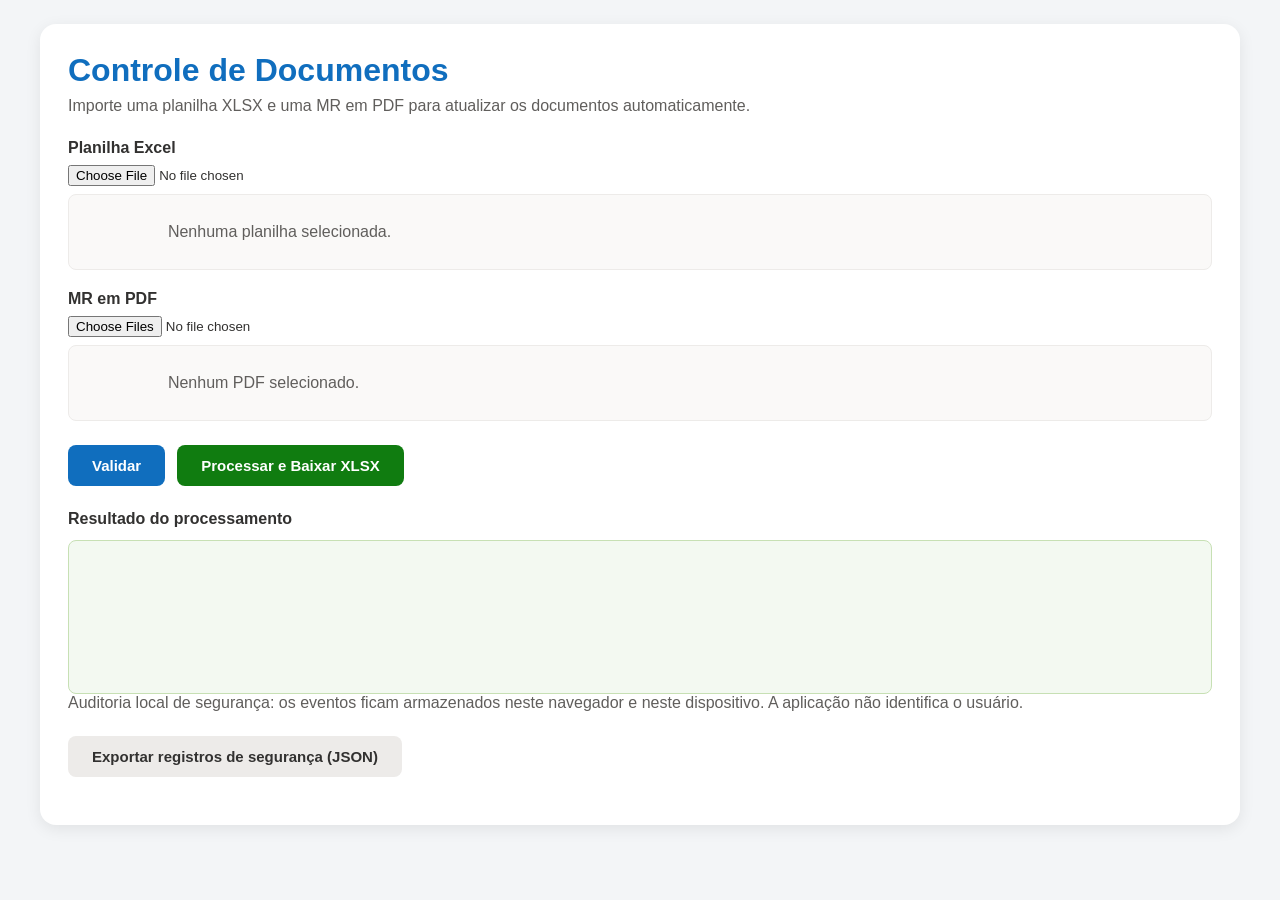
==== index.html @ 74c42d73 "Publicação inicial da aplicação web" ====
<!doctype html><html lang=pt-BR><head><meta charset=UTF-8><title>Controle de Documentos</title><link rel=stylesheet href=web.css></head><body>
    <div class=container>

        <div class=card>

            <h1>Controle de Documentos</h1>

            <div class=subtitle>
                Importe uma planilha XLSX e uma MR em PDF para atualizar os documentos automaticamente.
            </div>

            <div class=section>
                <label for=xlsxFile>
                    Planilha Excel
                </label>

                <input type=file id=xlsxFile accept=.xlsx>

                <div id=xlsxInfo class=file-card>
                    Nenhuma planilha selecionada.
                </div>
            </div>

            <div class=section>
                <label for=pdfFile>
                    MR em PDF
                </label>

                <input type=file id=pdfFile accept=.pdf multiple>

                <div id=pdfInfo class=file-card>
                    Nenhum PDF selecionado.
                </div>
            </div>

            <div class=actions>
                <button id=validateBtn>
                    Validar
                </button>

                <button id=exportBtn>
                    Processar e Baixar XLSX
                </button>
            </div>

            <div class=result-card>
                <div class=result-title>
                    Resultado do processamento
                </div>

                <pre id=output></pre>
            </div>

            <div class=section>
                <div class=subtitle>
                    Auditoria local de segurança: os eventos ficam armazenados neste navegador e neste dispositivo.
                    A aplicação não identifica o usuário.
                </div>
                <button id=auditExportBtn type=button>
                    Exportar registros de segurança (JSON)
                </button>
            </div>

        </div>

    </div>

    <script src=web.js></script>


</body></html>
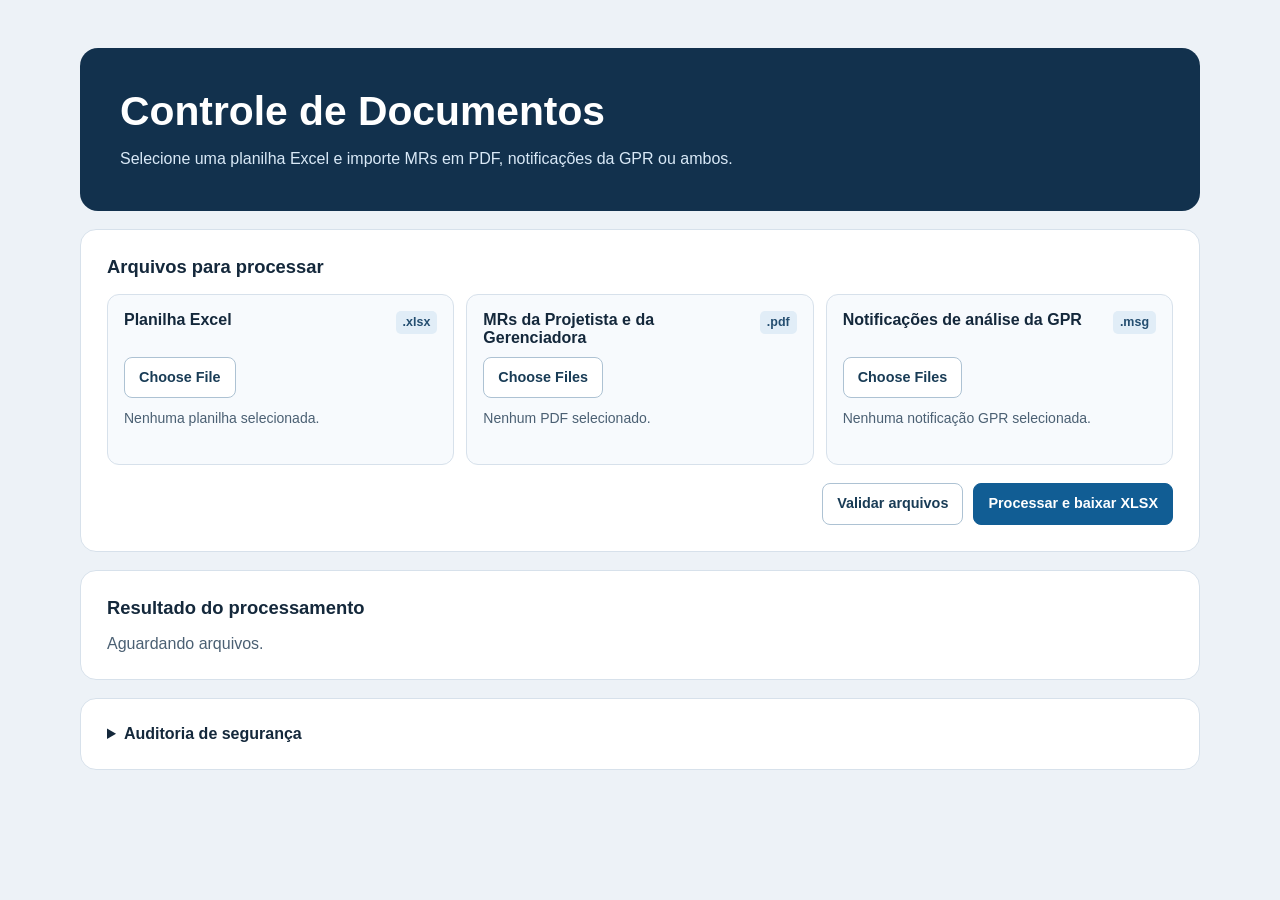
==== commit ba1d10b0: "Publica análise da GPR e nova tela de processamento" ====
--- a/index.html
+++ b/index.html
@@ -1,70 +1,58 @@
-<!doctype html><html lang=pt-BR><head><meta charset=UTF-8><title>Controle de Documentos</title><link rel=stylesheet href=web.css></head><body>
-    <div class=container>
+<!doctype html><html lang=pt-BR><head><meta charset=UTF-8><meta name=viewport content="width=device-width,initial-scale=1"><title>Controle de Documentos</title><link rel=stylesheet href=web.css></head><body>
+    <main class=container>
+        <header class=page-header>
+            <h1>Controle de Documentos</h1>
+            <p>Selecione uma planilha Excel e importe MRs em PDF, notificações da GPR ou ambos.</p>
+        </header>
 
-        <div class=card>
-
-            <h1>Controle de Documentos</h1>
-
-            <div class=subtitle>
-                Importe uma planilha XLSX e uma MR em PDF para atualizar os documentos automaticamente.
-            </div>
-
-            <div class=section>
-                <label for=xlsxFile>
-                    Planilha Excel
-                </label>
-
-                <input type=file id=xlsxFile accept=.xlsx>
-
-                <div id=xlsxInfo class=file-card>
-                    Nenhuma planilha selecionada.
+        <section class=panel aria-labelledby=filesHeading>
+            <h2 id=filesHeading>Arquivos para processar</h2>
+            <div class=file-grid>
+                <div class=file-section>
+                    <label for=xlsxFile>Planilha Excel <span>.xlsx</span></label>
+                    <input type=file id=xlsxFile accept=.xlsx aria-describedby=xlsxInfo>
+                    <div id=xlsxInfo class=file-card role=status>Nenhuma planilha selecionada.</div>
                 </div>
-            </div>
-
-            <div class=section>
-                <label for=pdfFile>
-                    MR em PDF
-                </label>
-
-                <input type=file id=pdfFile accept=.pdf multiple>
-
-                <div id=pdfInfo class=file-card>
-                    Nenhum PDF selecionado.
+                <div class=file-section>
+                    <label for=pdfFile>MRs da Projetista e da Gerenciadora <span>.pdf</span></label>
+                    <input type=file id=pdfFile accept=.pdf multiple aria-describedby=pdfInfo>
+                    <div id=pdfInfo class=file-card role=status>Nenhum PDF selecionado.</div>
+                </div>
+                <div class=file-section>
+                    <label for=gprFile>Notificações de análise da GPR <span>.msg</span></label>
+                    <input type=file id=gprFile accept=.msg multiple aria-describedby=gprInfo>
+                    <div id=gprInfo class=file-card role=status>Nenhuma notificação GPR selecionada.</div>
                 </div>
             </div>
 
             <div class=actions>
-                <button id=validateBtn>
-                    Validar
-                </button>
+                <button id=validateBtn type=button>Validar arquivos</button>
+                <button id=exportBtn type=button>Processar e baixar XLSX</button>
+            </div>
+        </section>
 
-                <button id=exportBtn>
-                    Processar e Baixar XLSX
-                </button>
+        <section class="panel result-card" aria-labelledby=resultHeading>
+            <h2 id=resultHeading>Resultado do processamento</h2>
+            <p id=processStatus role=status>Aguardando arquivos.</p>
+            <progress id=processProgress aria-label="Progresso da operação" hidden></progress>
+            <dl id=processSummary class=process-summary hidden></dl>
+            <div id=pendingReport class=pending-report hidden>
+                <table>
+                    <caption>Pendências</caption>
+                    <thead><tr><th scope=col>Arquivo<th scope=col>Código<th scope=col>Revisão<th scope=col>Motivo</thead>
+                    <tbody id=pendingRows></tbody>
+                </table>
             </div>
+            <pre id=output role=status></pre>
+        </section>
 
-            <div class=result-card>
-                <div class=result-title>
-                    Resultado do processamento
-                </div>
-
-                <pre id=output></pre>
-            </div>
-
-            <div class=section>
-                <div class=subtitle>
-                    Auditoria local de segurança: os eventos ficam armazenados neste navegador e neste dispositivo.
-                    A aplicação não identifica o usuário.
-                </div>
-                <button id=auditExportBtn type=button>
-                    Exportar registros de segurança (JSON)
-                </button>
-            </div>
-
-        </div>
-
-    </div>
-
+        <details class=audit>
+            <summary>Auditoria de segurança</summary>
+            <p>Os eventos ficam armazenados neste navegador e neste dispositivo. A aplicação não identifica o usuário.</p>
+            <button id=auditExportBtn type=button>Exportar registros de segurança (JSON)</button>
+        </details>
+    </main>
+    <script src=runtime.js></script>
     <script src=web.js></script>
 
 
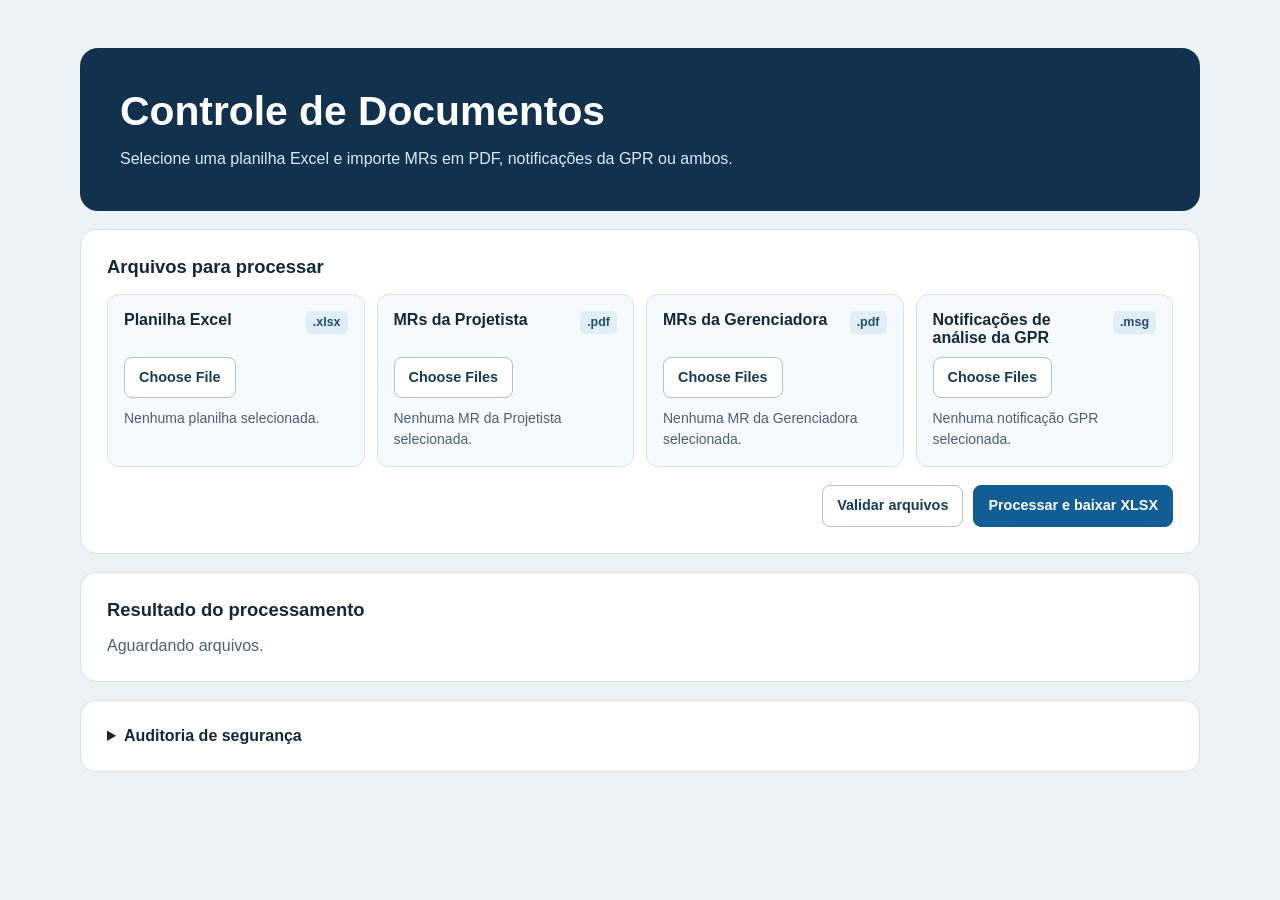
==== commit d8104b04: "Publica seletores separados para MRs" ====
--- a/index.html
+++ b/index.html
@@ -14,9 +14,14 @@
                     <div id=xlsxInfo class=file-card role=status>Nenhuma planilha selecionada.</div>
                 </div>
                 <div class=file-section>
-                    <label for=pdfFile>MRs da Projetista e da Gerenciadora <span>.pdf</span></label>
-                    <input type=file id=pdfFile accept=.pdf multiple aria-describedby=pdfInfo>
-                    <div id=pdfInfo class=file-card role=status>Nenhum PDF selecionado.</div>
+                    <label for=projetistaFiles>MRs da Projetista <span>.pdf</span></label>
+                    <input type=file id=projetistaFiles accept=.pdf multiple aria-describedby=projetistaInfo>
+                    <div id=projetistaInfo class=file-card role=status>Nenhuma MR da Projetista selecionada.</div>
+                </div>
+                <div class=file-section>
+                    <label for=gerenciadoraFiles>MRs da Gerenciadora <span>.pdf</span></label>
+                    <input type=file id=gerenciadoraFiles accept=.pdf multiple aria-describedby=gerenciadoraInfo>
+                    <div id=gerenciadoraInfo class=file-card role=status>Nenhuma MR da Gerenciadora selecionada.</div>
                 </div>
                 <div class=file-section>
                     <label for=gprFile>Notificações de análise da GPR <span>.msg</span></label>
